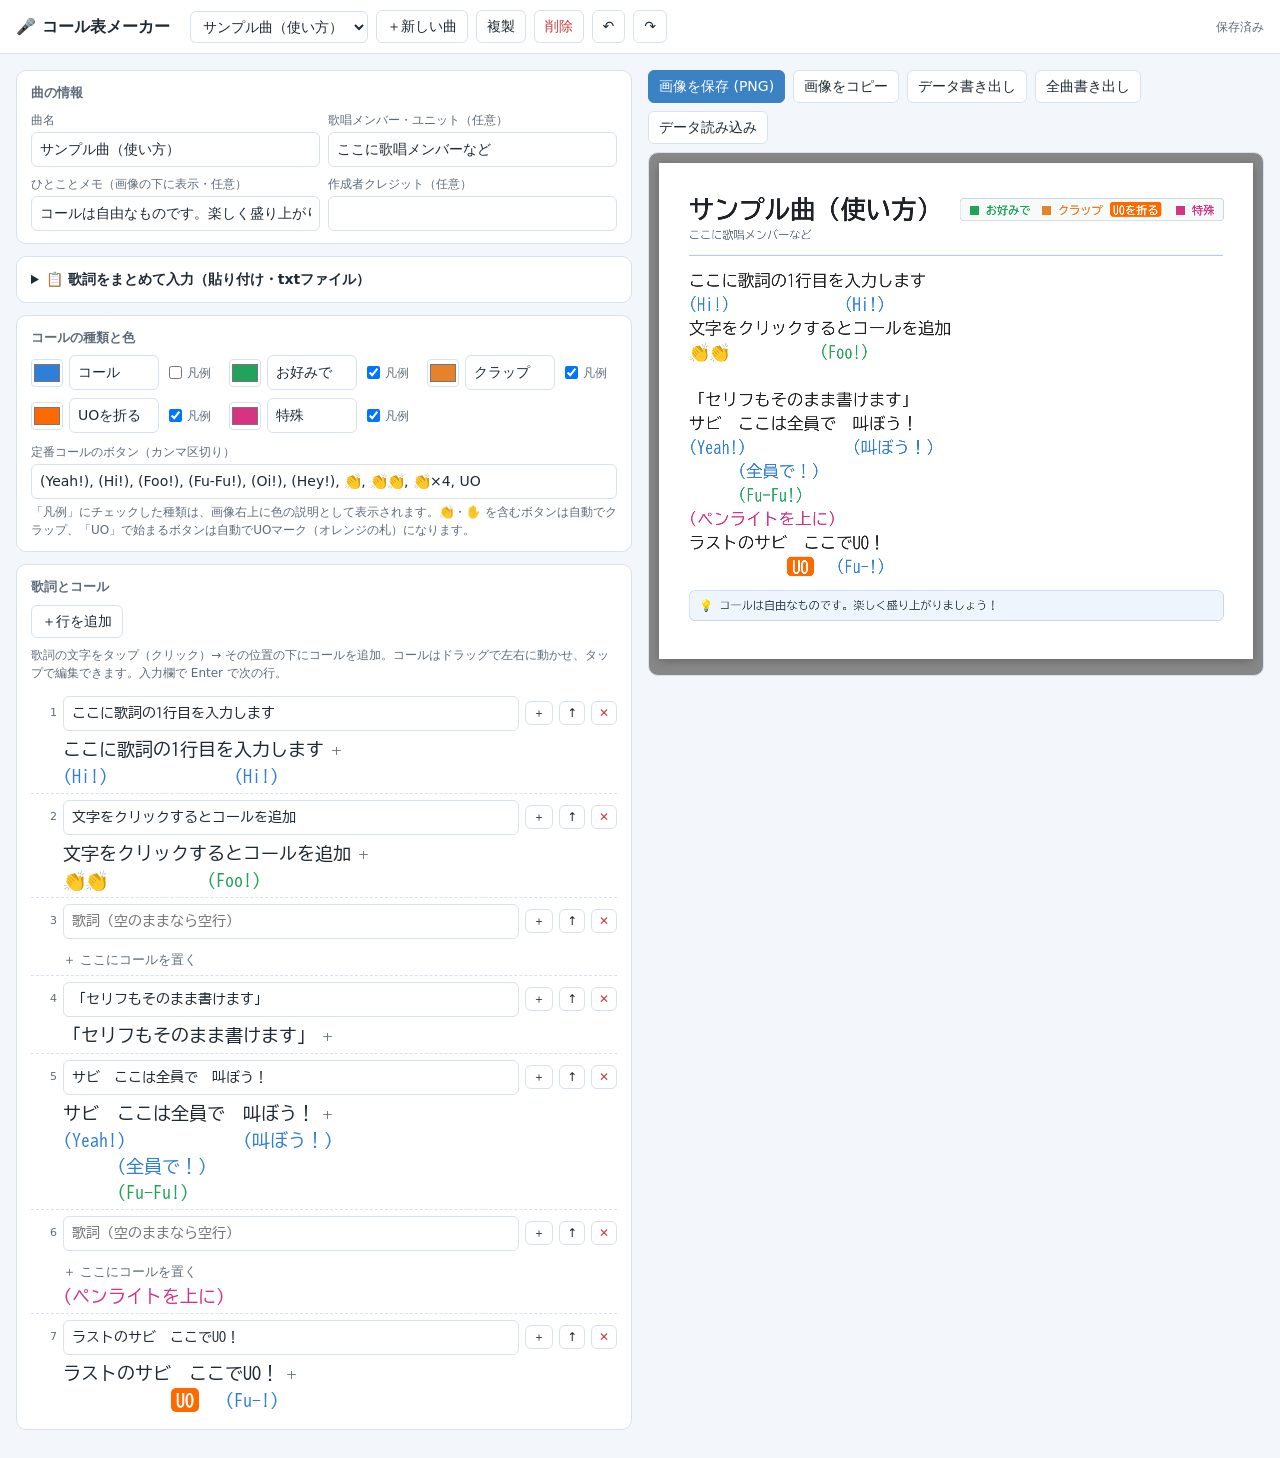
==== callsheet/index.html @ 77a68e69 "[add] コール表メーカー（callsheet/）。歌詞を入力してコール・クラップ・UOマークを書き込み、コール表の画像（PNG）にして保存・コピー・共有できる。歌詞は貼り付けかtxtのドラッグ＆ド" ====
<!doctype html>
<html lang="ja">
<head>
<meta charset="utf-8">
<meta name="viewport" content="width=device-width, initial-scale=1">
<title>コール表メーカー</title>
<meta name="description" content="歌詞にコール・クラップ・UOを書き込んで、コール表の画像を作れるツール（非公式ファンツール）">
<meta name="theme-color" content="#3b82c4">
<link rel="preconnect" href="https://fonts.googleapis.com">
<link rel="preconnect" href="https://fonts.gstatic.com" crossorigin>
<link href="https://fonts.googleapis.com/css2?family=BIZ+UDGothic:wght@400;700&display=swap" rel="stylesheet">
<style>
:root{
  --bg:#f3f7fb; --card:#fff; --ink:#1f2933; --sub:#5f6b7a; --line:#d8e2ec; --accent:#3b82c4; --accent-ink:#fff;
  --hover:#eaf2fb; --danger:#c43b3b; --chip-bg:#fff;
}
@media (prefers-color-scheme: dark){
  :root:not([data-theme="light"]){
    --bg:#14181d; --card:#1d232a; --ink:#e6ebf0; --sub:#9aa7b4; --line:#2e3740; --accent:#5aa0e0; --accent-ink:#0d1117;
    --hover:#25303b; --danger:#ef6b6b; --chip-bg:#1d232a;
  }
}
:root[data-theme="dark"]{
  --bg:#14181d; --card:#1d232a; --ink:#e6ebf0; --sub:#9aa7b4; --line:#2e3740; --accent:#5aa0e0; --accent-ink:#0d1117;
  --hover:#25303b; --danger:#ef6b6b; --chip-bg:#1d232a;
}
*{box-sizing:border-box}
body{margin:0;background:var(--bg);color:var(--ink);font:14px/1.5 system-ui,"Hiragino Sans","Yu Gothic UI",sans-serif}
header{display:flex;flex-wrap:wrap;gap:8px;align-items:center;padding:10px 16px;background:var(--card);border-bottom:1px solid var(--line);position:sticky;top:0;z-index:5}
header h1{font-size:16px;margin:0 12px 0 0}
select,input,textarea,button{font:inherit;color:inherit}
input[type=text],textarea,select{background:var(--card);border:1px solid var(--line);border-radius:6px;padding:6px 8px}
textarea{width:100%;resize:vertical}
button{background:var(--card);border:1px solid var(--line);border-radius:6px;padding:5px 10px;cursor:pointer}
button:hover{background:var(--hover)}
button.primary{background:var(--accent);color:var(--accent-ink);border-color:var(--accent)}
button.danger{color:var(--danger)}
#saveState{margin-left:auto;color:var(--sub);font-size:12px}
.layout{display:grid;grid-template-columns:minmax(0,1fr) minmax(0,1fr);gap:16px;padding:16px;max-width:1600px;margin:0 auto}
@media (max-width:980px){.layout{grid-template-columns:minmax(0,1fr)}}
.card{background:var(--card);border:1px solid var(--line);border-radius:10px;padding:12px 14px;margin-bottom:12px}
.card h2{font-size:13px;margin:0 0 8px;color:var(--sub);font-weight:600}
.grid2{display:grid;grid-template-columns:1fr 1fr;gap:8px}
.grid2 label,.field{display:flex;flex-direction:column;gap:3px;font-size:12px;color:var(--sub)}
.field input,.grid2 input{color:var(--ink);font-size:14px}
.types{display:grid;grid-template-columns:repeat(auto-fill,minmax(190px,1fr));gap:8px}
.type{display:flex;gap:6px;align-items:center}
.type input[type=color]{width:32px;height:28px;padding:0;border:1px solid var(--line);border-radius:4px;background:none}
.type input[type=text]{width:90px}
.type label{font-size:12px;color:var(--sub);display:flex;gap:2px;align-items:center}
.hint{font-size:12px;color:var(--sub);margin:4px 0 0}
/* lines */
.lines-tools{display:flex;gap:8px;align-items:center;margin-bottom:8px;flex-wrap:wrap}
.line{border-top:1px dashed var(--line);padding:6px 0 4px}
.line:first-child{border-top:none}
.lhead{display:flex;gap:6px;align-items:center}
.num{width:26px;text-align:right;color:var(--sub);font-size:11px;flex:none}
.ltext{flex:1;min-width:0;font-family:"BIZ UDGothic","MS Gothic",monospace}
.lhead button{padding:2px 7px;font-size:12px}
.stage{margin:4px 0 0 32px;font-family:"BIZ UDGothic","MS Gothic",monospace;font-size:18px;overflow-x:auto;overflow-y:hidden}
.lyr{white-space:pre;line-height:28px;height:28px}
.ch{cursor:pointer;border-radius:3px}
.ch:hover{background:var(--hover);box-shadow:inset 0 -2px 0 var(--accent)}
.ch.end{color:var(--sub);font-size:13px;padding:0 4px;margin-left:2px}
.ch.empty{color:var(--sub);font-size:13px;font-family:system-ui,sans-serif}
.callsLayer{position:relative}
.chip{position:absolute;white-space:pre;line-height:26px;height:26px;cursor:grab;border-radius:3px;user-select:none;touch-action:none}
.chip:hover{background:var(--hover)}
.chip.dragging{cursor:grabbing;opacity:.75;outline:1px dashed var(--accent)}
/* preview */
.preview{position:sticky;top:64px;align-self:start;max-height:calc(100vh - 80px);display:flex;flex-direction:column}
@media (max-width:980px){.preview{position:static;max-height:none}}
.ptools{display:flex;gap:8px;flex-wrap:wrap;margin-bottom:8px}
.canvasWrap{overflow:auto;border:1px solid var(--line);border-radius:10px;background:#888;padding:10px;text-align:center}
.canvasWrap canvas{max-width:100%;height:auto;background:#fff;box-shadow:0 2px 10px rgba(0,0,0,.25)}
/* popover */
#pop{position:absolute;z-index:20;width:320px;max-width:calc(100vw - 32px);background:var(--card);border:1px solid var(--line);border-radius:10px;box-shadow:0 8px 28px rgba(0,0,0,.25);padding:12px}
#pop[hidden]{display:none}
#pop .ptitle{font-size:12px;color:var(--sub);margin-bottom:6px}
#popText{width:100%;font-family:"BIZ UDGothic","MS Gothic",monospace;font-size:16px}
.presets{display:flex;flex-wrap:wrap;gap:4px;margin:8px 0}
.presets button{padding:2px 7px;font-size:12px}
.typesel{display:flex;flex-wrap:wrap;gap:4px;margin:6px 0}
.typesel label{display:flex;align-items:center;gap:3px;border:1px solid var(--line);border-radius:999px;padding:2px 9px;font-size:12px;cursor:pointer}
.typesel input{margin:0}
.poprow{display:flex;gap:6px;align-items:center;font-size:12px;color:var(--sub);margin:6px 0}
.popact{display:flex;gap:6px;justify-content:flex-end;margin-top:8px}
.popact .danger{margin-right:auto}
.bulkopts{display:flex;flex-wrap:wrap;gap:4px 14px;margin:6px 0;font-size:12px;color:var(--sub)}
.bulkopts label{display:flex;align-items:center;gap:4px;cursor:pointer}
.bulkact{display:flex;flex-wrap:wrap;align-items:center;gap:8px}
.bulkact .primary{margin-left:auto}
#bulk.dragover{outline:2px dashed var(--accent);outline-offset:2px}
#dropMask{position:fixed;inset:0;z-index:40;background:rgba(59,130,196,.18);border:4px dashed var(--accent);display:flex;align-items:center;justify-content:center;pointer-events:none}
#dropMask[hidden]{display:none}
#dropMask div{background:var(--card);color:var(--ink);padding:18px 26px;border-radius:12px;font-size:18px;font-weight:700;box-shadow:0 6px 24px rgba(0,0,0,.25)}
/* ---------- スマホ ---------- */
.mtabs{display:none}
@media (max-width:980px){
  header{padding:8px 12px;gap:6px}
  header h1{font-size:15px;margin:0;flex:1}
  #saveState{order:1;font-size:11px}
  #songSel{order:2;flex:1 1 100%;min-width:0}
  header button{order:3}
  .layout{padding:12px 12px 84px;gap:0}
  .card{padding:12px}
  .grid2{grid-template-columns:1fr}
  body.tab-edit .preview{display:none}
  body.tab-preview .layout > section:first-child{display:none}
  .mtabs{display:flex;position:fixed;left:0;right:0;bottom:0;z-index:15;background:var(--card);border-top:1px solid var(--line);padding:6px 12px calc(6px + env(safe-area-inset-bottom));gap:8px}
  .mtabs button{flex:1;padding:10px;font-weight:600;border-radius:8px}
  .mtabs button.on{background:var(--accent);color:var(--accent-ink);border-color:var(--accent)}
  .canvasWrap{padding:6px}
  .ptools button{flex:1 1 calc(50% - 8px)}
  /* コール入力はボトムシート */
  #pop{position:fixed;left:0 !important;right:0;top:auto !important;bottom:0;width:auto;max-width:none;border-radius:14px 14px 0 0;padding:14px 14px calc(14px + env(safe-area-inset-bottom));max-height:70vh;overflow:auto}
}
@media (pointer:coarse){
  input[type=text],textarea,select{font-size:16px}
  button{min-height:36px}
  .lhead button{min-width:36px;min-height:36px;font-size:14px;padding:2px 4px}
  .lhead .bUp{display:none}
  .num{width:18px}
  .stage{margin-left:24px}
  .ch{padding:6px 0}
  .ch.end{padding:6px 10px}
  .presets button{min-height:34px;padding:4px 10px;font-size:14px}
  .typesel label{padding:6px 12px;font-size:13px}
  .chip{touch-action:pan-y}
}
#toast{position:fixed;left:50%;bottom:88px;transform:translateX(-50%);background:#222;color:#fff;padding:8px 14px;border-radius:8px;font-size:13px;opacity:0;transition:opacity .2s;pointer-events:none;z-index:30}
#toast.show{opacity:.92}
</style>
</head>
<body>
<header>
  <h1>🎤 コール表メーカー</h1>
  <select id="songSel" aria-label="曲を選ぶ"></select>
  <button id="btnNew">＋新しい曲</button>
  <button id="btnDup">複製</button>
  <button id="btnDel" class="danger">削除</button>
  <button id="btnUndo" title="元に戻す (Ctrl+Z)">↶</button>
  <button id="btnRedo" title="やり直す (Ctrl+Y)">↷</button>
  <span id="saveState">保存済み</span>
</header>

<div class="layout">
  <section>
    <div class="card">
      <h2>曲の情報</h2>
      <div class="grid2">
        <label>曲名<input type="text" id="fTitle"></label>
        <label>歌唱メンバー・ユニット（任意）<input type="text" id="fSub"></label>
      </div>
      <div class="grid2" style="margin-top:8px">
        <label>ひとことメモ（画像の下に表示・任意）<input type="text" id="fNote"></label>
        <label>作成者クレジット（任意）<input type="text" id="fAuthor"></label>
      </div>
    </div>

    <details class="card" id="bulkCard">
      <summary style="cursor:pointer;font-weight:600;font-size:14px">📋 歌詞をまとめて入力（貼り付け・txtファイル）</summary>
      <p class="hint">歌詞を全部貼り付けるか、txtファイルをここ（またはページのどこか）にドラッグ＆ドロップしてください。改行ごとに自動で1行ずつに分けます。すでにコールがある場合、同じ行番号のコールは残ります。</p>
      <textarea id="bulk" rows="9" placeholder="ここに歌詞を全部貼り付け&#10;（txtファイルをドロップしてもOK）"></textarea>
      <div class="bulkopts">
        <label><input type="checkbox" id="optTrim" checked> 行の前後の空白を消す</label>
        <label><input type="checkbox" id="optSqueeze" checked> 続いた空行は1つにまとめる</label>
        <label><input type="checkbox" id="optNoBlank"> 空行をすべて消す</label>
        <label><input type="checkbox" id="optParen"> （ ）の中はコールとして歌詞の下に移す</label>
      </div>
      <div class="bulkact">
        <button type="button" id="btnTxt">📄 txtファイルを選ぶ</button>
        <span id="bulkCount" class="hint" style="margin:0"></span>
        <button class="primary" id="btnBulk">行に分けて反映</button>
      </div>
      <input type="file" id="txtIn" accept=".txt,.lrc,text/plain" hidden>
    </details>

    <div class="card">
      <h2>コールの種類と色</h2>
      <div class="types" id="types"></div>
      <div class="field" style="margin-top:10px">定番コールのボタン（カンマ区切り）
        <input type="text" id="fPresets">
      </div>
      <p class="hint">「凡例」にチェックした種類は、画像右上に色の説明として表示されます。👏・✋ を含むボタンは自動でクラップ、「UO」で始まるボタンは自動でUOマーク（オレンジの札）になります。</p>
    </div>

    <div class="card">
      <h2>歌詞とコール</h2>
      <div class="lines-tools">
        <button id="btnAddLine">＋行を追加</button>
        <span class="hint" style="margin:0">歌詞の文字をタップ（クリック）→ その位置の下にコールを追加。コールはドラッグで左右に動かせ、タップで編集できます。入力欄で Enter で次の行。</span>
      </div>
      <div id="lines"></div>
    </div>
  </section>

  <section class="preview">
    <div class="ptools">
      <button class="primary" id="btnPng">画像を保存 (PNG)</button>
      <button id="btnShare" hidden>画像を共有</button>
      <button id="btnCopy">画像をコピー</button>
      <button id="btnExport">データ書き出し</button>
      <button id="btnExportAll">全曲書き出し</button>
      <button id="btnImport">データ読み込み</button>
      <input type="file" id="fileIn" accept=".json,application/json" hidden>
    </div>
    <div class="canvasWrap"><canvas id="cv"></canvas></div>
  </section>
</div>

<div id="pop" hidden>
  <div class="ptitle" id="popTitle"></div>
  <input type="text" id="popText" placeholder="(Yeah!)">
  <div class="presets" id="popPresets"></div>
  <div class="typesel" id="popTypes"></div>
  <div class="poprow">
    段 <select id="popRow"><option value="0">自動</option><option value="1">1段目</option><option value="2">2段目</option><option value="3">3段目</option><option value="4">4段目</option></select>
    <span style="margin-left:auto">位置</span>
    <button id="popLeft" title="1文字左へ">◀</button><button id="popRight" title="1文字右へ">▶</button>
  </div>
  <div class="popact">
    <button class="danger" id="popDel">削除</button>
    <button id="popCancel">閉じる</button>
    <button class="primary" id="popOk">決定</button>
  </div>
</div>
<nav class="mtabs" aria-label="表示切り替え">
  <button type="button" data-tab="edit" class="on">✏️ 入力</button>
  <button type="button" data-tab="preview">🖼 できあがり</button>
</nav>
<div id="dropMask" hidden><div>📄 ここで離すと歌詞を読み込みます</div></div>
<div id="toast"></div>

<script>
(() => {
'use strict';
const $ = s => document.querySelector(s);
const LS_KEY = 'callsheet.v1';
const TYPE_KEYS = ['call','opt','clap','uo','ex'];
const isMark = c => c.type === 'uo';   // 色付きの札（マーク）として描く種類
const markPad = size => Math.round(size * 0.3);
const FONT_FAMILY = '"BIZ UDGothic","MS Gothic","Osaka-Mono",monospace';
const font = (size, bold) => `${bold ? '700 ' : ''}${size}px ${FONT_FAMILY}`;
const uid = () => Math.random().toString(36).slice(2, 10);
const DEFAULT_PRESETS = '(Yeah!), (Hi!), (Foo!), (Fu-Fu!), (Oi!), (Hey!), 👏, 👏👏, 👏×4, UO';
const defaultTypes = () => ({
  call: {label:'コール',   color:'#2f7fd8', legend:false},
  opt:  {label:'お好みで', color:'#21a35a', legend:true},
  clap: {label:'クラップ', color:'#e8822a', legend:true},
  uo:   {label:'UOを折る', color:'#ff6a00', legend:true},
  ex:  {label:'特殊',     color:'#d63384', legend:true},
});
const L = (text, calls = []) => ({text, calls: calls.map(([at, t, type, row]) => ({id: uid(), at, text: t, type, row: row || 0}))});
function sampleSong() {
  return {id: uid(), title: 'サンプル曲（使い方）', sub: 'ここに歌唱メンバーなど', note: 'コールは自由なものです。楽しく盛り上がりましょう！', author: '',
    types: defaultTypes(), updated: Date.now(),
    lines: [
      L('ここに歌詞の1行目を入力します', [[0, '(Hi!)', 'call'], [10, '(Hi!)', 'call']]),
      L('文字をクリックするとコールを追加', [[0, '👏👏', 'clap'], [8, '(Foo!)', 'opt']]),
      L(''),
      L('「セリフもそのまま書けます」'),
      L('サビ　ここは全員で　叫ぼう！', [[0, '(Yeah!)', 'call'], [3, '(全員で！)', 'call'], [3, '(Fu-Fu!)', 'opt'], [10, '(叫ぼう！)', 'call']]),
      L('', [[0, '(ペンライトを上に)', 'ex']]),
      L('ラストのサビ　ここでUO！', [[6, 'UO', 'uo'], [9, '(Fu-!)', 'call']]),
    ]};
}
function newSong() {
  return {id: uid(), title: '新しい曲', sub: '', note: '', author: '', types: defaultTypes(), updated: Date.now(), lines: [L('')]};
}
function normalizeSong(s) {
  const n = Object.assign(newSong(), s || {});
  n.types = Object.assign(defaultTypes(), n.types || {});
  n.lines = (Array.isArray(n.lines) ? n.lines : []).map(l => ({
    text: String(l.text || ''),
    calls: (l.calls || []).map(c => ({id: c.id || uid(), at: Math.max(0, c.at | 0), text: String(c.text || ''), type: TYPE_KEYS.includes(c.type) ? c.type : 'call', row: c.row | 0}))
  }));
  if (!n.lines.length) n.lines.push(L(''));
  return n;
}

/* ---------- storage ---------- */
function load() {
  try {
    const s = JSON.parse(localStorage.getItem(LS_KEY));
    if (s && Array.isArray(s.songs) && s.songs.length) {
      s.songs = s.songs.map(normalizeSong);
      if (typeof s.presets !== 'string') s.presets = DEFAULT_PRESETS;
      if (!s.v2) { if (!/UO/.test(s.presets)) s.presets += ', UO'; s.v2 = true; }
      return s;
    }
  } catch (e) {}
  const s = sampleSong();
  return {songs: [s], currentId: s.id, presets: DEFAULT_PRESETS, lastType: 'call', v2: true};
}
let store = load();
let saveTimer = null;
function scheduleSave() {
  $('#saveState').textContent = '保存中…';
  clearTimeout(saveTimer);
  saveTimer = setTimeout(() => {
    try { localStorage.setItem(LS_KEY, JSON.stringify(store)); $('#saveState').textContent = '保存済み（このブラウザ内）'; }
    catch (e) { $('#saveState').textContent = '⚠ 保存できませんでした。「データ書き出し」で保存してください'; }
  }, 300);
}
const cur = () => store.songs.find(s => s.id === store.currentId) || store.songs[0];

/* ---------- undo ---------- */
const undoStacks = {};
const stacks = () => (undoStacks[cur().id] ||= {u: [], r: []});
function pushUndo() {
  const st = stacks(); st.u.push(JSON.stringify(cur())); if (st.u.length > 100) st.u.shift(); st.r.length = 0;
}
function restore(json) {
  const s = normalizeSong(JSON.parse(json));
  const i = store.songs.findIndex(x => x.id === s.id);
  store.songs[i] = s; renderAll(); scheduleSave();
}
function undo() { const st = stacks(); if (!st.u.length) return; st.r.push(JSON.stringify(cur())); restore(st.u.pop()); }
function redo() { const st = stacks(); if (!st.r.length) return; st.u.push(JSON.stringify(cur())); restore(st.r.pop()); }

function mutate(fn, opts = {}) {
  pushUndo(); fn(cur()); cur().updated = Date.now(); scheduleSave();
  if (opts.lines !== false) renderLines();
  schedulePreview();
}

/* ---------- measuring / layout ---------- */
const mctx = document.createElement('canvas').getContext('2d');
function measurer(size, bold) { return t => { mctx.font = font(size, bold); return mctx.measureText(t).width; }; }
function layoutCalls(ln, size) {
  const m = measurer(size);
  const chars = [...ln.text];
  const tw = m(ln.text), sp = m(' ');
  const xAt = at => at <= chars.length ? m(chars.slice(0, at).join('')) : tw + (at - chars.length) * sp;
  const items = ln.calls.map(c => ({c, x: xAt(c.at), w: m(c.text) + (isMark(c) ? markPad(size) * 2 : 0)}));
  const rows = [];
  const gap = size * 0.5;
  const fits = (r, it) => !(rows[r] || []).some(([a, b]) => it.x < b + gap && it.x + it.w + gap > a);
  const put = (r, it) => { it.row = r; (rows[r] ||= []).push([it.x, it.x + it.w]); };
  items.filter(it => it.c.row > 0).forEach(it => put(it.c.row, it));
  items.filter(it => !(it.c.row > 0)).sort((a, b) => a.x - b.x).forEach(it => { let r = 1; while (!fits(r, it)) r++; put(r, it); });
  const rowCount = items.reduce((mx, it) => Math.max(mx, it.row), 0);
  const width = items.reduce((mx, it) => Math.max(mx, it.x + it.w), tw);
  return {items, rowCount, width, xAt, charCount: chars.length};
}

/* ---------- sheet renderer (preview & PNG share this) ---------- */
function wrapText(text, maxW, m) {
  const out = []; let line = '';
  for (const ch of [...text]) { if (m(line + ch) > maxW && line) { out.push(line); line = ch; } else line += ch; }
  if (line) out.push(line); return out;
}
function renderSheet(song, canvas, scale) {
  const S = {pad: 40, lyr: 22, title: 34, sub: 15, legend: 15, note: 15};
  const LH = Math.round(S.lyr * 1.45);
  const lays = song.lines.map(ln => layoutCalls(ln, S.lyr));
  const contentW = lays.reduce((mx, l) => Math.max(mx, l.width), 0);
  const used = new Set(song.lines.flatMap(l => l.calls.map(c => c.type)));
  const legend = TYPE_KEYS.filter(k => song.types[k].legend && used.has(k));
  const mLeg = measurer(S.legend, true);
  const legParts = legend.map(k => ({k, w: mLeg(k === 'uo' ? song.types[k].label : '■ ' + song.types[k].label)}));
  const legendW = legParts.length ? legParts.reduce((s, p) => s + p.w + (p.k === 'uo' ? 8 : 0), 0) + (legParts.length - 1) * 14 + 24 : 0;
  const titleW = measurer(S.title, true)(song.title || '');
  const W = Math.ceil(Math.max(780, contentW + S.pad * 2, titleW + legendW + S.pad * 2 + 24));
  const innerW = W - S.pad * 2;
  const mNote = measurer(S.note);
  const noteLines = song.note ? wrapText('💡 ' + song.note, innerW - 28, mNote) : [];

  // heights
  let H = S.pad + S.title * 1.3 + (song.sub ? S.sub * 1.7 : 0) + 14 + 18;
  const lineHeights = song.lines.map((ln, i) => {
    const has = ln.text.length > 0, rc = lays[i].rowCount;
    return (!has && !rc) ? LH : (has ? LH : 0) + rc * LH;
  });
  H += lineHeights.reduce((a, b) => a + b, 0);
  if (noteLines.length) H += 24 + noteLines.length * 24 + 20;
  if (song.author) H += 28;
  H += S.pad;
  H = Math.ceil(H);

  canvas.width = W * scale; canvas.height = H * scale;
  canvas.style.width = W + 'px';
  const ctx = canvas.getContext('2d');
  ctx.setTransform(scale, 0, 0, scale, 0, 0);
  ctx.fillStyle = '#ffffff'; ctx.fillRect(0, 0, W, H);
  ctx.textBaseline = 'middle';

  let y = S.pad;
  // title
  ctx.fillStyle = '#1f2328'; ctx.font = font(S.title, true);
  ctx.fillText(song.title || '', S.pad, y + S.title * 0.65);
  // legend badge
  if (legParts.length) {
    const bh = 30, bx = W - S.pad - legendW, by = y + S.title * 0.65 - bh / 2;
    ctx.fillStyle = '#f6faf8'; ctx.strokeStyle = '#c9d6df'; ctx.lineWidth = 1;
    roundRect(ctx, bx + .5, by + .5, legendW, bh, 5); ctx.fill(); ctx.stroke();
    let lx = bx + 12; ctx.font = font(S.legend, true);
    legParts.forEach(p => {
      const t = song.types[p.k];
      if (p.k === 'uo') {
        ctx.fillStyle = t.color; roundRect(ctx, lx - 4, by + 5, p.w + 8, bh - 10, 4); ctx.fill();
        ctx.fillStyle = '#ffffff'; ctx.fillText(t.label, lx, by + bh / 2 + 1);
        lx += 8;
      } else { ctx.fillStyle = t.color; ctx.fillText('■ ' + t.label, lx, by + bh / 2 + 1); }
      lx += p.w + 14;
    });
  }
  y += S.title * 1.3;
  if (song.sub) { ctx.font = font(S.sub); ctx.fillStyle = '#6a7480'; ctx.fillText(song.sub, S.pad, y + S.sub * 0.8); y += S.sub * 1.7; }
  y += 14;
  ctx.strokeStyle = '#b9cde0'; ctx.lineWidth = 1.5;
  ctx.beginPath(); ctx.moveTo(S.pad, y); ctx.lineTo(W - S.pad, y); ctx.stroke();
  y += 18;

  // body
  song.lines.forEach((ln, i) => {
    const lay = lays[i];
    let yy = y;
    if (ln.text.length) {
      ctx.font = font(S.lyr); ctx.fillStyle = '#222222';
      ctx.fillText(ln.text, S.pad, yy + LH / 2); yy += LH;
    }
    ctx.font = font(S.lyr);
    lay.items.forEach(it => {
      const cy = yy + (it.row - 1) * LH + LH / 2, color = song.types[it.c.type].color;
      if (isMark(it.c)) {
        // UOマーク: 色付きの札に白抜き文字
        const bh = S.lyr * 1.2;
        ctx.fillStyle = color; roundRect(ctx, S.pad + it.x, cy - bh / 2, it.w, bh, 6); ctx.fill();
        ctx.font = font(S.lyr, true); ctx.fillStyle = '#ffffff';
        ctx.fillText(it.c.text, S.pad + it.x + markPad(S.lyr), cy + 1);
        ctx.font = font(S.lyr);
      } else {
        ctx.fillStyle = color; ctx.fillText(it.c.text, S.pad + it.x, cy);
      }
    });
    y += lineHeights[i];
  });

  // note
  if (noteLines.length) {
    y += 24;
    const bh = noteLines.length * 24 + 16;
    ctx.fillStyle = '#eef5fc'; ctx.strokeStyle = '#c4d8ec'; ctx.lineWidth = 1;
    roundRect(ctx, S.pad + .5, y - 8 + .5, innerW, bh, 8); ctx.fill(); ctx.stroke();
    ctx.font = font(S.note); ctx.fillStyle = '#3d4a57';
    noteLines.forEach((t, k) => ctx.fillText(t, S.pad + 14, y + k * 24 + 12));
    y += noteLines.length * 24 + 20;
  }
  if (song.author) {
    ctx.font = font(13); ctx.fillStyle = '#8a95a1'; ctx.textAlign = 'right';
    ctx.fillText('作成: ' + song.author, W - S.pad, y + 16); ctx.textAlign = 'left';
  }
}
function roundRect(ctx, x, y, w, h, r) {
  ctx.beginPath(); ctx.moveTo(x + r, y); ctx.arcTo(x + w, y, x + w, y + h, r); ctx.arcTo(x + w, y + h, x, y + h, r);
  ctx.arcTo(x, y + h, x, y, r); ctx.arcTo(x, y, x + w, y, r); ctx.closePath();
}
let pvTimer = null;
function schedulePreview() { clearTimeout(pvTimer); pvTimer = setTimeout(() => renderSheet(cur(), $('#cv'), 2), 120); }

/* ---------- editor UI ---------- */
const ED = {size: 18, rowH: 26};
function h(tag, attrs = {}, ...kids) {
  const e = document.createElement(tag);
  for (const [k, v] of Object.entries(attrs)) { if (k.startsWith('on')) e[k] = v; else e.setAttribute(k, v); }
  kids.forEach(k => e.append(k)); return e;
}
function renderSongSel() {
  const sel = $('#songSel'); sel.innerHTML = '';
  store.songs.forEach(s => sel.append(h('option', {value: s.id}, s.title || '(無題)')));
  sel.value = cur().id;
}
function renderMeta() {
  const s = cur();
  $('#fTitle').value = s.title; $('#fSub').value = s.sub; $('#fNote').value = s.note; $('#fAuthor').value = s.author;
  $('#fPresets').value = store.presets;
}
function renderTypes() {
  const box = $('#types'); box.innerHTML = ''; const s = cur();
  TYPE_KEYS.forEach(k => {
    const t = s.types[k];
    const col = h('input', {type: 'color', value: t.color, title: '色'});
    col.oninput = () => { t.color = col.value; scheduleSave(); schedulePreview(); };
    col.onchange = () => { mutate(() => {}); };
    const lab = h('input', {type: 'text', value: t.label, 'aria-label': '種類の名前'});
    lab.oninput = () => { t.label = lab.value; scheduleSave(); schedulePreview(); };
    const chk = h('input', {type: 'checkbox'}); chk.checked = t.legend;
    chk.onchange = () => mutate(s => { s.types[k].legend = chk.checked; }, {lines: false});
    box.append(h('div', {class: 'type'}, col, lab, h('label', {}, chk, '凡例')));
  });
}
function renderLines() {
  const box = $('#lines'); box.innerHTML = '';
  cur().lines.forEach((ln, i) => box.append(lineEl(ln, i)));
}
function lineEl(ln, i) {
  const inp = h('input', {type: 'text', class: 'ltext', placeholder: '歌詞（空のままなら空行）'});
  inp.value = ln.text;
  let undoPushed = false;
  inp.onfocus = () => { undoPushed = false; };
  inp.oninput = () => {
    if (!undoPushed) { pushUndo(); undoPushed = true; }
    ln.text = inp.value; cur().updated = Date.now(); renderStage(stage, ln, i); scheduleSave(); schedulePreview();
  };
  inp.onkeydown = e => {
    if (e.key === 'Enter' && !e.isComposing) {
      e.preventDefault(); mutate(s => s.lines.splice(i + 1, 0, L(''))); focusLine(i + 1);
    } else if (e.key === 'Backspace' && !inp.value && !ln.calls.length && cur().lines.length > 1 && !e.isComposing) {
      e.preventDefault(); mutate(s => s.lines.splice(i, 1)); focusLine(Math.max(0, i - 1));
    } else if (e.key === 'ArrowUp' && !e.isComposing) { e.preventDefault(); focusLine(i - 1); }
    else if (e.key === 'ArrowDown' && !e.isComposing) { e.preventDefault(); focusLine(i + 1); }
  };
  const bAdd = h('button', {title: '下に行を追加'}, '＋');
  bAdd.onclick = () => { mutate(s => s.lines.splice(i + 1, 0, L(''))); focusLine(i + 1); };
  const bUp = h('button', {title: '上へ移動', class: 'bUp'}, '↑');
  bUp.onclick = () => { if (i > 0) mutate(s => { const [x] = s.lines.splice(i, 1); s.lines.splice(i - 1, 0, x); }); };
  const bDel = h('button', {title: 'この行を削除', class: 'danger'}, '✕');
  bDel.onclick = () => mutate(s => { s.lines.splice(i, 1); if (!s.lines.length) s.lines.push(L('')); });
  const stage = h('div', {class: 'stage'});
  renderStage(stage, ln, i);
  return h('div', {class: 'line'}, h('div', {class: 'lhead'}, h('span', {class: 'num'}, String(i + 1)), inp, bAdd, bUp, bDel), stage);
}
function focusLine(i) {
  const inputs = document.querySelectorAll('#lines .ltext');
  if (inputs[i]) { inputs[i].focus(); inputs[i].setSelectionRange(inputs[i].value.length, inputs[i].value.length); }
}
function renderStage(stage, ln, i) {
  stage.innerHTML = '';
  const lyr = h('div', {class: 'lyr'});
  const chars = [...ln.text];
  if (!chars.length) {
    const e = h('span', {class: 'ch empty', title: 'コールだけの行にする'}, '＋ ここにコールを置く');
    e.onclick = ev => openPop({i, at: 0}, ev); lyr.append(e);
  } else {
    chars.forEach((c, ci) => { const s = h('span', {class: 'ch', title: `「${c}」の下にコール`}, c); s.onclick = ev => openPop({i, at: ci}, ev); lyr.append(s); });
    const end = h('span', {class: 'ch end', title: '行末の後ろにコール'}, '＋'); end.onclick = ev => openPop({i, at: chars.length}, ev); lyr.append(end);
  }
  stage.append(lyr);
  const lay = layoutCalls(ln, ED.size);
  const layer = h('div', {class: 'callsLayer'});
  layer.style.height = (lay.rowCount * ED.rowH) + 'px';
  const types = cur().types;
  lay.items.forEach(it => {
    const chip = h('span', {class: 'chip', title: 'クリックで編集・ドラッグで移動'}, it.c.text);
    chip.style.left = it.x + 'px'; chip.style.top = ((it.row - 1) * ED.rowH) + 'px'; chip.style.color = types[it.c.type].color;
    if (isMark(it.c)) {
      Object.assign(chip.style, {background: types[it.c.type].color, color: '#fff', fontWeight: '700', padding: `0 ${markPad(ED.size)}px`, borderRadius: '5px', height: '24px', lineHeight: '24px', top: ((it.row - 1) * ED.rowH + 1) + 'px'});
    }
    attachDrag(chip, it.c, lay, i);
    layer.append(chip);
  });
  const minW = lay.width + 40;
  lyr.style.minWidth = layer.style.minWidth = minW + 'px';
  stage.append(layer);
}
function attachDrag(chip, call, lay, i) {
  let sx = 0, startX = 0, dragging = false, newAt = call.at;
  chip.onpointerdown = e => { sx = e.clientX; startX = lay.xAt(call.at); dragging = false; newAt = call.at; chip.setPointerCapture(e.pointerId); };
  chip.onpointermove = e => {
    if (!chip.hasPointerCapture(e.pointerId)) return;
    const dx = e.clientX - sx;
    if (!dragging && Math.abs(dx) > 4) { dragging = true; chip.classList.add('dragging'); }
    if (!dragging) return;
    const target = startX + dx; let best = 0, bd = Infinity;
    for (let k = 0; k <= lay.charCount + 30; k++) { const d = Math.abs(lay.xAt(k) - target); if (d < bd) { bd = d; best = k; } }
    newAt = best; chip.style.left = lay.xAt(best) + 'px';
  };
  chip.onpointerup = e => {
    chip.releasePointerCapture(e.pointerId); chip.classList.remove('dragging');
    if (dragging) { if (newAt !== call.at) mutate(() => { call.at = newAt; }); }
    else openPop({i, at: call.at, id: call.id}, e);
  };
}

/* ---------- popover ---------- */
let pop = null;
function openPop(ctx, ev) {
  pop = ctx;
  const ln = cur().lines[ctx.i];
  const call = ctx.id ? ln.calls.find(c => c.id === ctx.id) : null;
  const chars = [...ln.text];
  const where = ctx.at < chars.length ? `「${chars[ctx.at]}」の下` : (chars.length ? '行末の後ろ' : 'コールだけの行');
  $('#popTitle').textContent = `${ctx.i + 1}行目・${where}${call ? '（編集中）' : 'に追加'}`;
  $('#popText').value = call ? call.text : '';
  const type = call ? call.type : (store.lastType || 'call');
  document.querySelectorAll('#popTypes input').forEach(r => { r.checked = r.value === type; });
  $('#popRow').value = String(call ? call.row : 0);
  $('#popDel').style.visibility = call ? 'visible' : 'hidden';
  $('#popLeft').disabled = $('#popRight').disabled = !call;
  renderPopTypes(type); renderPresets();
  const p = $('#pop'); p.hidden = false;
  const pw = p.offsetWidth, ph = p.offsetHeight;
  let x = ev.clientX - 20, y = ev.clientY + 16;
  if (x + pw > innerWidth - 8) x = innerWidth - pw - 8;
  if (y + ph > innerHeight - 8) y = ev.clientY - ph - 16;
  p.style.left = (Math.max(8, x) + scrollX) + 'px'; p.style.top = (Math.max(8, y) + scrollY) + 'px';
  // スマホでは定番ボタンで済むことが多いので、いきなりキーボードを出さない
  if (!matchMedia('(pointer:coarse)').matches) $('#popText').focus();
  if (window.visualViewport) visualViewport.dispatchEvent(new Event('resize'));
}
function closePop() { $('#pop').hidden = true; pop = null; }
function renderPopTypes(sel) {
  const box = $('#popTypes'); box.innerHTML = ''; const types = cur().types;
  TYPE_KEYS.forEach(k => {
    const r = h('input', {type: 'radio', name: 'ptype', value: k}); r.checked = k === sel;
    const lab = h('label', {}, r, types[k].label); lab.style.color = types[k].color; lab.style.borderColor = types[k].color;
    box.append(lab);
  });
}
const selType = () => (document.querySelector('#popTypes input:checked') || {}).value || 'call';
const isClap = t => /[👏✋🙌]/u.test(t);
function renderPresets() {
  const box = $('#popPresets'); box.innerHTML = '';
  store.presets.split(/[,、]/).map(s => s.trim()).filter(Boolean).forEach(t => {
    const b = h('button', {type: 'button'}, t);
    b.onclick = () => {
      $('#popText').value = t;
      const auto = isClap(t) ? 'clap' : /^UO/i.test(t) ? 'uo' : null;
      if (auto) document.querySelectorAll('#popTypes input').forEach(r => { r.checked = r.value === auto; });
      commitPop();
    };
    box.append(b);
  });
}
function commitPop() {
  if (!pop) return;
  const text = $('#popText').value.trim(); const type = selType(); const row = +$('#popRow').value;
  const {i, at, id} = pop;
  if (!text) { if (id) mutate(s => { const ln = s.lines[i]; ln.calls = ln.calls.filter(c => c.id !== id); }); closePop(); return; }
  store.lastType = (type === 'clap' || type === 'uo') ? (store.lastType || 'call') : type;
  mutate(s => {
    const ln = s.lines[i];
    if (id) { const c = ln.calls.find(c => c.id === id); Object.assign(c, {text, type, row}); }
    else ln.calls.push({id: uid(), at, text, type, row});
  });
  closePop();
}
function nudge(d) {
  if (!pop || !pop.id) return;
  const {i, id} = pop;
  mutate(s => { const c = s.lines[i].calls.find(c => c.id === id); c.at = Math.max(0, c.at + d); pop.at = c.at; });
}
$('#popOk').onclick = commitPop;
$('#popCancel').onclick = closePop;
$('#popDel').onclick = () => { if (!pop || !pop.id) return; const {i, id} = pop; mutate(s => { s.lines[i].calls = s.lines[i].calls.filter(c => c.id !== id); }); closePop(); };
$('#popLeft').onclick = () => nudge(-1);
$('#popRight').onclick = () => nudge(1);
$('#popText').onkeydown = e => { if (e.key === 'Enter' && !e.isComposing) { e.preventDefault(); commitPop(); } if (e.key === 'Escape') closePop(); };
document.addEventListener('pointerdown', e => {
  if (!$('#pop').hidden && !$('#pop').contains(e.target) && !e.target.closest('.ch,.chip')) closePop();
});

/* ---------- top-level bindings ---------- */
function renderAll() {
  renderSongSel(); renderMeta(); renderTypes(); renderLines(); schedulePreview();
  // 歌詞がまだ無い曲では「まとめて入力」を開いておく
  $('#bulkCard').open = !cur().lines.some(l => l.text || l.calls.length);
}
$('#songSel').onchange = e => { store.currentId = e.target.value; closePop(); renderAll(); scheduleSave(); };
$('#btnNew').onclick = () => { const s = newSong(); store.songs.push(s); store.currentId = s.id; renderAll(); scheduleSave(); $('#fTitle').select(); };
$('#btnDup').onclick = () => { const s = normalizeSong(JSON.parse(JSON.stringify(cur()))); s.id = uid(); s.title += '（コピー）'; store.songs.push(s); store.currentId = s.id; renderAll(); scheduleSave(); toast('複製しました'); };
$('#btnDel').onclick = () => {
  if (!confirm(`「${cur().title}」を削除します。元に戻せません。よろしいですか？`)) return;
  store.songs = store.songs.filter(s => s.id !== cur().id);
  if (!store.songs.length) store.songs.push(newSong());
  store.currentId = store.songs[0].id; renderAll(); scheduleSave();
};
$('#btnUndo').onclick = undo; $('#btnRedo').onclick = redo;
document.addEventListener('keydown', e => {
  if (!(e.ctrlKey || e.metaKey) || e.target.matches('input,textarea')) return;
  if (e.key === 'z' && !e.shiftKey) { e.preventDefault(); undo(); }
  else if (e.key === 'y' || (e.key === 'z' && e.shiftKey) || e.key === 'Z') { e.preventDefault(); redo(); }
});
const metaBind = (sel, key) => {
  const el = $(sel); let pushed = false;
  el.onfocus = () => { pushed = false; };
  el.oninput = () => { if (!pushed) { pushUndo(); pushed = true; } cur()[key] = el.value; cur().updated = Date.now(); scheduleSave(); schedulePreview(); if (key === 'title') renderSongSel(); };
};
metaBind('#fTitle', 'title'); metaBind('#fSub', 'sub'); metaBind('#fNote', 'note'); metaBind('#fAuthor', 'author');
$('#fPresets').oninput = e => { store.presets = e.target.value; scheduleSave(); };
$('#btnAddLine').onclick = () => { mutate(s => s.lines.push(L(''))); focusLine(cur().lines.length - 1); };
/* ---------- 歌詞のまとめて入力（貼り付け・txt） ---------- */
// 全文を行に分ける。改行コードの違い・タブ・前後の空白・空行の連続を整える
function splitLyrics(raw) {
  const trim = $('#optTrim').checked, squeeze = $('#optSqueeze').checked, noBlank = $('#optNoBlank').checked;
  let lines = raw.replace(/^﻿/, '').replace(/\r\n?|\u2028|\u2029/g, '\n').replace(/\t/g, ' ').split('\n');
  lines = lines.map(t => trim ? t.replace(/^[ 　]+|[ 　]+$/g, '') : t.replace(/\s+$/, ''));
  if (noBlank) lines = lines.filter(t => t !== '');
  else if (squeeze) lines = lines.filter((t, k) => t !== '' || lines[k - 1] !== '');
  while (lines.length && lines[0] === '') lines.shift();
  while (lines.length && lines[lines.length - 1] === '') lines.pop();
  const paren = $('#optParen').checked;
  return lines.map(t => paren ? extractParenCalls(t) : {text: t, calls: []});
}
// 「上BR ABAB（はい！）」→ 歌詞「上BR ABAB」＋その位置の下にコール「（はい！）」
const PAREN_RE = /[（(][^（）()]*[）)]/g;
function extractParenCalls(line) {
  let text = '', last = 0; const calls = [];
  for (const m of line.matchAll(PAREN_RE)) {
    text += line.slice(last, m.index);
    text = text.replace(/[ 　]+$/, '');
    calls.push({id: uid(), at: [...text].length, text: m[0], type: 'call', row: 0});
    last = m.index + m[0].length;
    // 後ろに歌詞が続くなら、くっつかないよう全角スペースを1つ挟む
    if (text && line.slice(last).trim()) { text += '　'; last += line.slice(last).match(/^[ 　]*/)[0].length; }
  }
  text += line.slice(last);
  text = text.replace(/^[ 　]+|[ 　]+$/g, '');
  const len = [...text].length;
  calls.forEach(c => { if (c.at > len) c.at = len; });
  return {text, calls};
}
function updateBulkCount() {
  const v = $('#bulk').value;
  const n = v.trim() ? splitLyrics(v).length : 0;
  const parens = (v.match(PAREN_RE) || []).length;
  $('#bulkCount').textContent = !n ? '' : `→ ${n}行になります` +
    (parens && !$('#optParen').checked ? `（（ ）が${parens}か所あります）` : parens ? `（コール${parens}個）` : '');
}
function applyBulk(raw, fileName, skipConfirm) {
  const texts = splitLyrics(raw);
  if (!texts.length) { toast('歌詞が空です'); return; }
  const old = cur().lines;
  const hasContent = old.some(l => l.text || l.calls.length);
  if (hasContent && !skipConfirm && !confirm(`今の歌詞（${old.length}行）を${fileName ? '「' + fileName + '」' : '入力した歌詞'}（${texts.length}行）で置き換えます。\n同じ行番号にあるコールは残します。よろしいですか？`)) return false;
  mutate(s => {
    s.lines = texts.map((p, k) => {
      // 同じ位置・同じ文字のコールは重ねない（同じファイルを読み直したとき用）
      const keep = ((old[k] && old[k].calls) || []).filter(o => !p.calls.some(c => c.at === o.at && c.text === o.text));
      return {text: p.text, calls: p.calls.concat(keep)};
    });
    // まだ曲名を付けていなければ、ファイル名を曲名にする
    if (fileName && (!s.title || s.title === '新しい曲')) s.title = fileName.replace(/\.[^.]+$/, '');
  });
  renderMeta(); renderSongSel();
  $('#bulk').value = ''; updateBulkCount(); $('#bulkCard').open = false;
  toast(`${texts.length}行に分けました。文字をタップしてコールを付けましょう`);
  document.querySelector('#lines').scrollIntoView({behavior: 'smooth', block: 'start'});
  return true;
}
// txt は UTF-8 を優先し、読めなければ Shift_JIS（Windowsのメモ帳の古い保存形式）として読む
async function readTextFile(file) {
  const buf = await file.arrayBuffer();
  try { return new TextDecoder('utf-8', {fatal: true}).decode(buf); }
  catch (e) { return new TextDecoder('shift_jis').decode(buf); }
}
async function loadFile(file) {
  if (/\.json$/i.test(file.name) || file.type === 'application/json') { importJsonFile(file); return; }
  if (file.size > 2 * 1024 * 1024) { toast('ファイルが大きすぎます（2MBまで）'); return; }
  const text = await readTextFile(file);
  let replaceOk = false;
  if (cur().lines.some(l => l.text || l.calls.length)) {
    if (confirm(`「${file.name}」を新しい曲として読み込みますか？\n\nOK：新しい曲を作って読み込む\nキャンセル：今の曲の歌詞を置き換える`)) {
      const s = newSong(); store.songs.push(s); store.currentId = s.id; renderAll();
    } else replaceOk = true;
  }
  applyBulk(text, file.name, replaceOk);
}
$('#btnBulk').onclick = () => applyBulk($('#bulk').value);
$('#bulk').oninput = updateBulkCount;
['#optTrim', '#optSqueeze', '#optNoBlank', '#optParen'].forEach(s => { $(s).onchange = updateBulkCount; });
$('#btnTxt').onclick = () => $('#txtIn').click();
$('#txtIn').onchange = e => { const f = e.target.files[0]; e.target.value = ''; if (f) loadFile(f); };
// ページ全体へのドラッグ＆ドロップ
let dragDepth = 0;
const hasFiles = e => e.dataTransfer && [...e.dataTransfer.types].includes('Files');
addEventListener('dragenter', e => { if (!hasFiles(e)) return; e.preventDefault(); dragDepth++; $('#dropMask').hidden = false; });
addEventListener('dragover', e => { if (hasFiles(e)) e.preventDefault(); });
addEventListener('dragleave', e => { if (!hasFiles(e)) return; if (--dragDepth <= 0) { dragDepth = 0; $('#dropMask').hidden = true; } });
addEventListener('drop', e => {
  if (!hasFiles(e)) return; e.preventDefault(); dragDepth = 0; $('#dropMask').hidden = true;
  const f = e.dataTransfer.files[0]; if (f) loadFile(f);
});

/* ---------- export / import ---------- */
const safeName = s => (s || 'コール表').replace(/[\\/:*?"<>|]/g, '_');
function download(blob, name) { const a = h('a', {href: URL.createObjectURL(blob), download: name}); document.body.append(a); a.click(); a.remove(); setTimeout(() => URL.revokeObjectURL(a.href), 2000); }
function sheetBlob() {
  return new Promise(res => { const c = document.createElement('canvas'); renderSheet(cur(), c, 2); c.toBlob(res, 'image/png'); });
}
$('#btnPng').onclick = async () => { download(await sheetBlob(), safeName(cur().title) + '_コール表.png'); };
$('#btnCopy').onclick = async () => {
  try { await navigator.clipboard.write([new ClipboardItem({'image/png': sheetBlob()})]); toast('画像をコピーしました。SNSなどに貼り付けできます'); }
  catch (e) { toast('コピーできませんでした。「画像を保存」を使ってください'); }
};
$('#btnExport').onclick = () => download(new Blob([JSON.stringify({format: 'callsheet', version: 1, song: cur()}, null, 1)], {type: 'application/json'}), safeName(cur().title) + '.callsheet.json');
$('#btnExportAll').onclick = () => download(new Blob([JSON.stringify({format: 'callsheet', version: 1, songs: store.songs}, null, 1)], {type: 'application/json'}), 'コール表_全曲.callsheet.json');
$('#btnImport').onclick = () => $('#fileIn').click();
$('#fileIn').onchange = e => { const f = e.target.files[0]; e.target.value = ''; if (f) importJsonFile(f); };
async function importJsonFile(f) {
  try {
    const data = JSON.parse(await f.text());
    const list = data.songs || (data.song ? [data.song] : (data.lines ? [data] : null));
    if (!list) throw new Error('形式が違います');
    let last = null;
    list.forEach(raw => {
      const s = normalizeSong(raw);
      if (store.songs.some(x => x.id === s.id)) s.id = uid();
      store.songs.push(s); last = s;
    });
    store.currentId = last.id; renderAll(); scheduleSave(); toast(`${list.length}曲を読み込みました`);
  } catch (err) { toast('読み込めませんでした: ' + err.message); }
}
/* スマホ: 画像の共有（共有シートが使える端末だけボタンを出す） */
const canShareFiles = (() => { try { return !!(navigator.canShare && navigator.canShare({files: [new File([''], 'a.png', {type: 'image/png'})]})); } catch (e) { return false; } })();
$('#btnShare').hidden = !canShareFiles;
$('#btnShare').onclick = async () => {
  const file = new File([await sheetBlob()], safeName(cur().title) + '_コール表.png', {type: 'image/png'});
  try { await navigator.share({files: [file], title: cur().title + ' コール表'}); }
  catch (e) { if (e.name !== 'AbortError') toast('共有できませんでした。「画像を保存」を使ってください'); }
};
/* スマホ: 入力 / できあがり の切り替え */
function setTab(t) {
  document.body.classList.toggle('tab-edit', t === 'edit'); document.body.classList.toggle('tab-preview', t === 'preview');
  document.querySelectorAll('.mtabs button').forEach(b => b.classList.toggle('on', b.dataset.tab === t));
  closePop(); if (t === 'preview') { schedulePreview(); scrollTo(0, 0); }
}
document.querySelectorAll('.mtabs button').forEach(b => { b.onclick = () => setTab(b.dataset.tab); });
setTab('edit');
/* スマホ: キーボードが出てもボトムシートが隠れないようにする */
if (window.visualViewport) {
  const fit = () => {
    const p = $('#pop'); if (p.hidden || innerWidth > 980) { p.style.bottom = ''; return; }
    p.style.bottom = Math.max(0, innerHeight - visualViewport.height - visualViewport.offsetTop) + 'px';
  };
  visualViewport.addEventListener('resize', fit); visualViewport.addEventListener('scroll', fit);
}
let toastT = null;
function toast(msg) { const t = $('#toast'); t.textContent = msg; t.classList.add('show'); clearTimeout(toastT); toastT = setTimeout(() => t.classList.remove('show'), 2400); }

/* ---------- init ---------- */
(function initPopTypes() { renderPopTypes('call'); })();
renderAll();
if (document.fonts) {
  Promise.all([document.fonts.load(font(18)), document.fonts.load(font(22)), document.fonts.load(font(34, true))])
    .catch(() => {}).finally(() => { renderLines(); schedulePreview(); });
}
})();
</script>
</body>
</html>
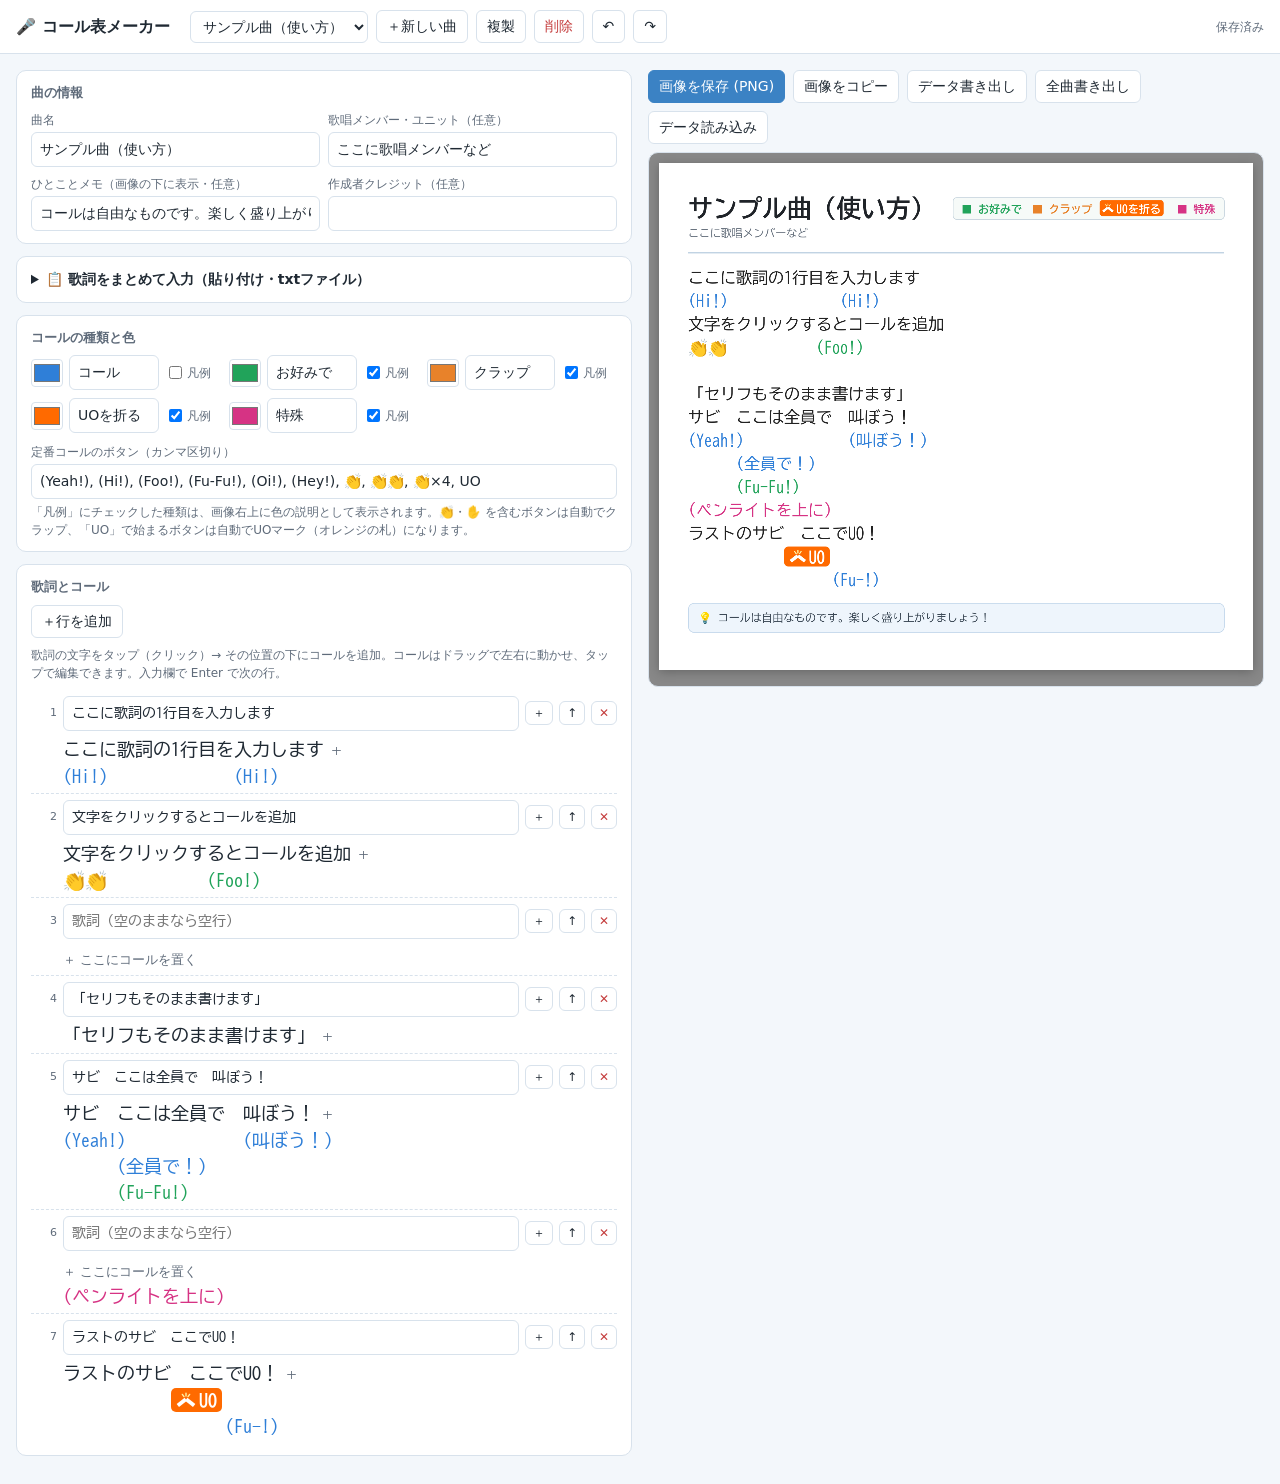
==== commit 902d4659: "[add] コール表メーカーに「UOを折る」アイコン（callsheet/uo-icon.svg）。端が四角のUOを「∧」に折った形と光。UOマークの札・凡例・編集画面・UOボタン・ページのアイコンに" ====
--- a/callsheet/index.html
+++ b/callsheet/index.html
@@ -6,6 +6,7 @@
 <title>コール表メーカー</title>
 <meta name="description" content="歌詞にコール・クラップ・UOを書き込んで、コール表の画像を作れるツール（非公式ファンツール）">
 <meta name="theme-color" content="#3b82c4">
+<link rel="icon" href="uo-icon.svg" type="image/svg+xml">
 <link rel="preconnect" href="https://fonts.googleapis.com">
 <link rel="preconnect" href="https://fonts.gstatic.com" crossorigin>
 <link href="https://fonts.googleapis.com/css2?family=BIZ+UDGothic:wght@400;700&display=swap" rel="stylesheet">
@@ -240,6 +241,34 @@
 const TYPE_KEYS = ['call','opt','clap','uo','ex'];
 const isMark = c => c.type === 'uo';   // 色付きの札（マーク）として描く種類
 const markPad = size => Math.round(size * 0.3);
+/* UOを折るアイコン（24×24の座標）。uo-icon.svg と同じ形。
+   真ん中で「∧」に折ったUO（端は四角）＋折った所から出る光。細かい描き込みはしない */
+const UO_ICON = {
+  bodies: [[[10.31, 9.3], [0.81, 16.72], [3.64, 20.35], [13.14, 12.93]], [[10.86, 12.93], [20.36, 20.35], [23.19, 16.72], [13.69, 9.3]]],
+  rays: [[[12, 7.3], [12, 3.7]], [[9.6, 7.9], [7.6, 5.3]], [[14.4, 7.9], [16.4, 5.3]]],
+};
+// 色: 札の上（白抜き）用と、白い背景用
+const uoPal = () => ({fill: '#ffffff', stroke: 'none', ray: '#fff3a6'});
+const UO_PLAIN = {fill: '#ff8c1a', stroke: 'none', ray: '#ffb300'};
+const iconW = size => Math.round(size * 1.1);
+function drawUOIcon(ctx, x, cy, s, pal) {
+  const k = s / 24, oy = cy - s / 2, P = ([a, b]) => [x + a * k, oy + b * k];
+  const path = (pts, close) => { ctx.beginPath(); pts.forEach((p, i) => ctx[i ? 'lineTo' : 'moveTo'](...P(p))); if (close) ctx.closePath(); };
+  ctx.save(); ctx.lineCap = 'round';
+  ctx.strokeStyle = pal.ray; ctx.lineWidth = 1.7 * k; UO_ICON.rays.forEach(r => { path(r); ctx.stroke(); });
+  ctx.fillStyle = pal.fill; UO_ICON.bodies.forEach(b => { path(b, true); ctx.fill(); });
+  ctx.restore();
+}
+function uoIconSVG(s, pal) {
+  const pts = a => a.map(p => p.join(',')).join(' ');
+  const rays = UO_ICON.rays.map(r => `<polyline points="${pts(r)}"/>`).join('');
+  const bodies = UO_ICON.bodies.map(b => `<polygon points="${pts(b)}"/>`).join('');
+  return `<svg viewBox="0 0 24 24" width="${s}" height="${s}" aria-hidden="true" style="flex:none">` +
+    `<g fill="none" stroke="${pal.ray}" stroke-width="1.7" stroke-linecap="round">${rays}</g>` +
+    `<g fill="${pal.fill}">${bodies}</g></svg>`;
+}
+// UOマークの幅 = 余白 + アイコン + すき間 + 太字の文字
+const markWidth = (text, size) => markPad(size) * 2 + iconW(size) + Math.round(size * 0.15) + measurer(size, true)(text);
 const FONT_FAMILY = '"BIZ UDGothic","MS Gothic","Osaka-Mono",monospace';
 const font = (size, bold) => `${bold ? '700 ' : ''}${size}px ${FONT_FAMILY}`;
 const uid = () => Math.random().toString(36).slice(2, 10);
@@ -333,7 +362,7 @@
   const chars = [...ln.text];
   const tw = m(ln.text), sp = m(' ');
   const xAt = at => at <= chars.length ? m(chars.slice(0, at).join('')) : tw + (at - chars.length) * sp;
-  const items = ln.calls.map(c => ({c, x: xAt(c.at), w: m(c.text) + (isMark(c) ? markPad(size) * 2 : 0)}));
+  const items = ln.calls.map(c => ({c, x: xAt(c.at), w: isMark(c) ? markWidth(c.text, size) : m(c.text)}));
   const rows = [];
   const gap = size * 0.5;
   const fits = (r, it) => !(rows[r] || []).some(([a, b]) => it.x < b + gap && it.x + it.w + gap > a);
@@ -359,7 +388,7 @@
   const used = new Set(song.lines.flatMap(l => l.calls.map(c => c.type)));
   const legend = TYPE_KEYS.filter(k => song.types[k].legend && used.has(k));
   const mLeg = measurer(S.legend, true);
-  const legParts = legend.map(k => ({k, w: mLeg(k === 'uo' ? song.types[k].label : '■ ' + song.types[k].label)}));
+  const legParts = legend.map(k => ({k, w: k === 'uo' ? mLeg(song.types[k].label) + S.legend + 4 : mLeg('■ ' + song.types[k].label)}));
   const legendW = legParts.length ? legParts.reduce((s, p) => s + p.w + (p.k === 'uo' ? 8 : 0), 0) + (legParts.length - 1) * 14 + 24 : 0;
   const titleW = measurer(S.title, true)(song.title || '');
   const W = Math.ceil(Math.max(780, contentW + S.pad * 2, titleW + legendW + S.pad * 2 + 24));
@@ -399,8 +428,9 @@
     legParts.forEach(p => {
       const t = song.types[p.k];
       if (p.k === 'uo') {
-        ctx.fillStyle = t.color; roundRect(ctx, lx - 4, by + 5, p.w + 8, bh - 10, 4); ctx.fill();
-        ctx.fillStyle = '#ffffff'; ctx.fillText(t.label, lx, by + bh / 2 + 1);
+        ctx.fillStyle = t.color; roundRect(ctx, lx - 4, by + 4, p.w + 8, bh - 8, 4); ctx.fill();
+        drawUOIcon(ctx, lx - 1, by + bh / 2, S.legend + 2, uoPal(t.color));
+        ctx.fillStyle = '#ffffff'; ctx.fillText(t.label, lx + S.legend + 4, by + bh / 2 + 1);
         lx += 8;
       } else { ctx.fillStyle = t.color; ctx.fillText('■ ' + t.label, lx, by + bh / 2 + 1); }
       lx += p.w + 14;
@@ -425,11 +455,12 @@
     lay.items.forEach(it => {
       const cy = yy + (it.row - 1) * LH + LH / 2, color = song.types[it.c.type].color;
       if (isMark(it.c)) {
-        // UOマーク: 色付きの札に白抜き文字
-        const bh = S.lyr * 1.2;
-        ctx.fillStyle = color; roundRect(ctx, S.pad + it.x, cy - bh / 2, it.w, bh, 6); ctx.fill();
+        // UOマーク: 色付きの札に「折るアイコン」と白抜き文字
+        const bh = S.lyr * 1.25, x0 = S.pad + it.x;
+        ctx.fillStyle = color; roundRect(ctx, x0, cy - bh / 2, it.w, bh, 6); ctx.fill();
+        drawUOIcon(ctx, x0 + markPad(S.lyr), cy, iconW(S.lyr), uoPal(color));
         ctx.font = font(S.lyr, true); ctx.fillStyle = '#ffffff';
-        ctx.fillText(it.c.text, S.pad + it.x + markPad(S.lyr), cy + 1);
+        ctx.fillText(it.c.text, x0 + markPad(S.lyr) + iconW(S.lyr) + Math.round(S.lyr * 0.15), cy + 1);
         ctx.font = font(S.lyr);
       } else {
         ctx.fillStyle = color; ctx.fillText(it.c.text, S.pad + it.x, cy);
@@ -546,7 +577,11 @@
     const chip = h('span', {class: 'chip', title: 'クリックで編集・ドラッグで移動'}, it.c.text);
     chip.style.left = it.x + 'px'; chip.style.top = ((it.row - 1) * ED.rowH) + 'px'; chip.style.color = types[it.c.type].color;
     if (isMark(it.c)) {
-      Object.assign(chip.style, {background: types[it.c.type].color, color: '#fff', fontWeight: '700', padding: `0 ${markPad(ED.size)}px`, borderRadius: '5px', height: '24px', lineHeight: '24px', top: ((it.row - 1) * ED.rowH + 1) + 'px'});
+      Object.assign(chip.style, {background: types[it.c.type].color, color: '#fff', fontWeight: '700', padding: `0 ${markPad(ED.size)}px`, borderRadius: '5px', height: '24px', lineHeight: '24px', top: ((it.row - 1) * ED.rowH + 1) + 'px',
+        display: 'inline-flex', alignItems: 'center', gap: Math.round(ED.size * 0.15) + 'px', width: it.w + 'px', boxSizing: 'border-box'});
+      chip.textContent = '';
+      chip.insertAdjacentHTML('afterbegin', uoIconSVG(iconW(ED.size), uoPal(types[it.c.type].color)));
+      chip.append(it.c.text);
     }
     attachDrag(chip, it.c, lay, i);
     layer.append(chip);
@@ -615,6 +650,7 @@
   const box = $('#popPresets'); box.innerHTML = '';
   store.presets.split(/[,、]/).map(s => s.trim()).filter(Boolean).forEach(t => {
     const b = h('button', {type: 'button'}, t);
+    if (/^UO/i.test(t)) { b.insertAdjacentHTML('afterbegin', uoIconSVG(18, UO_PLAIN)); b.style.display = 'inline-flex'; b.style.alignItems = 'center'; b.style.gap = '3px'; }
     b.onclick = () => {
       $('#popText').value = t;
       const auto = isClap(t) ? 'clap' : /^UO/i.test(t) ? 'uo' : null;
@@ -822,7 +858,7 @@
 /* スマホ: キーボードが出てもボトムシートが隠れないようにする */
 if (window.visualViewport) {
   const fit = () => {
-    const p = $('#pop'); if (p.hidden || innerWidth > 980) { p.style.bottom = ''; return; }
+    const p = $('#pop'); if (!p) return; if (p.hidden || innerWidth > 980) { p.style.bottom = ''; return; }
     p.style.bottom = Math.max(0, innerHeight - visualViewport.height - visualViewport.offsetTop) + 'px';
   };
   visualViewport.addEventListener('resize', fit); visualViewport.addEventListener('scroll', fit);
